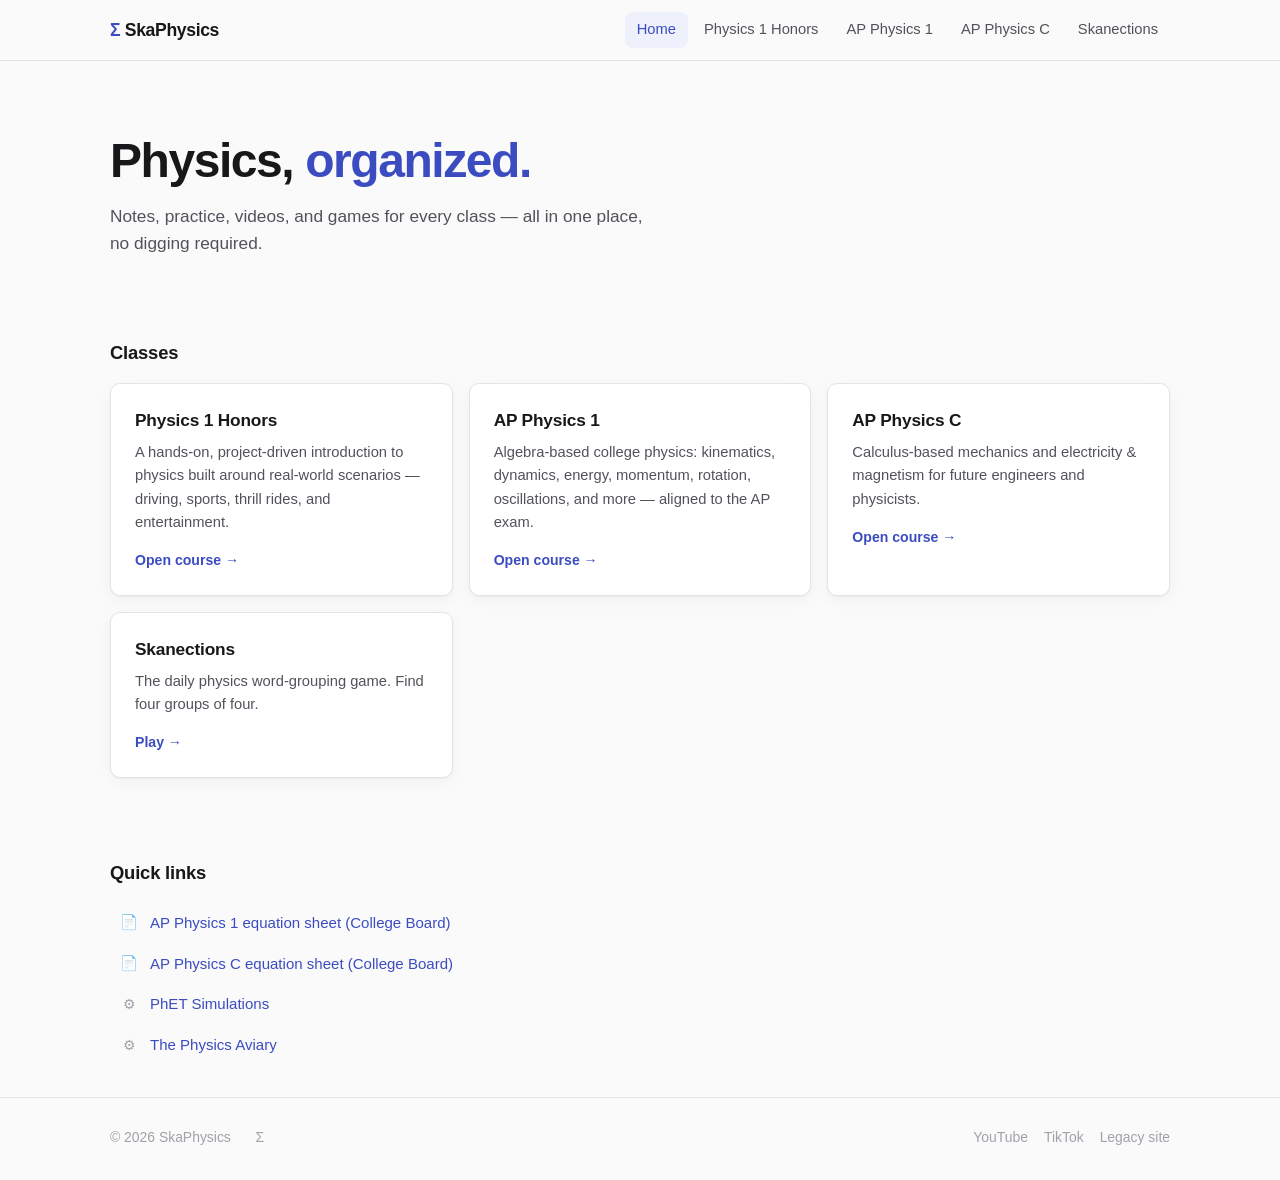
==== index.html @ 8d652788 "Rebuild SkaPhysics as a minimalist static site with Skanections game - Home plus class pages for Phy" ====
<!DOCTYPE html>
<html lang="en">
<head>
  <meta charset="utf-8">
  <meta name="viewport" content="width=device-width, initial-scale=1">
  <title>SkaPhysics · Home</title>
  <meta name="description" content="Physics resources for Mr. Skapetis's classes — Physics 1 Honors, AP Physics 1, and AP Physics C.">
  <link rel="stylesheet" href="assets/style.css">
  <link rel="icon" href="data:image/svg+xml,<svg xmlns='http://www.w3.org/2000/svg' viewBox='0 0 100 100'><text y='.9em' font-size='90'>Σ</text></svg>">
</head>
<body data-page="home">
  <header class="site-header" id="site-header"></header>

  <main class="container">
    <section class="hero">
      <h1>Physics, <span class="accent">organized.</span></h1>
      <p>Notes, practice, videos, and games for every class — all in one place, no digging required.</p>
    </section>

    <section class="section" aria-labelledby="classes-h">
      <h2 id="classes-h">Classes</h2>
      <div class="card-grid" id="class-cards"></div>
    </section>

    <section class="section" aria-labelledby="quick-h">
      <h2 id="quick-h">Quick links</h2>
      <ul class="link-list" id="quick-links"></ul>
    </section>
  </main>

  <footer class="site-footer" id="site-footer"></footer>

  <script src="data/site-data.js"></script>
  <script src="assets/app.js"></script>
</body>
</html>
---- assets/style.css ----
/* SkaPhysics — minimalist design system */

:root {
  --bg: #fafafa;
  --surface: #ffffff;
  --border: #e4e4e7;
  --text: #18181b;
  --text-muted: #52525b;
  --text-faint: #a1a1aa;
  --accent: #3b4cc0;
  --accent-hover: #2f3da0;
  --accent-soft: #eef0fb;
  --danger: #b42318;
  --ok: #067647;
  --radius: 10px;
  --shadow: 0 1px 2px rgba(0, 0, 0, 0.04), 0 4px 16px rgba(0, 0, 0, 0.04);
  --font: -apple-system, BlinkMacSystemFont, "Segoe UI", Roboto, "Helvetica Neue", Arial, sans-serif;
}

@media (prefers-color-scheme: dark) {
  :root {
    --bg: #101014;
    --surface: #18181d;
    --border: #2a2a32;
    --text: #f4f4f5;
    --text-muted: #a1a1aa;
    --text-faint: #6b6b74;
    --accent: #8a97e8;
    --accent-hover: #a5b0ef;
    --accent-soft: #23263a;
    --danger: #f0857a;
    --ok: #5dc48f;
    --shadow: none;
  }
}

* { margin: 0; padding: 0; box-sizing: border-box; }

html { scroll-behavior: smooth; }

body {
  font-family: var(--font);
  background: var(--bg);
  color: var(--text);
  line-height: 1.6;
  -webkit-font-smoothing: antialiased;
  min-height: 100vh;
  display: flex;
  flex-direction: column;
}

a { color: var(--accent); text-decoration: none; }
a:hover { color: var(--accent-hover); text-decoration: underline; }

.container { width: min(1060px, 100% - 2.5rem); margin-inline: auto; }

/* ---------- Header ---------- */

.site-header {
  position: sticky;
  top: 0;
  z-index: 50;
  background: color-mix(in srgb, var(--bg) 88%, transparent);
  backdrop-filter: blur(10px);
  border-bottom: 1px solid var(--border);
}

.site-header .container {
  display: flex;
  align-items: center;
  gap: 1.5rem;
  min-height: 60px;
}

.brand {
  font-size: 1.1rem;
  font-weight: 700;
  letter-spacing: -0.02em;
  color: var(--text);
  white-space: nowrap;
}
.brand:hover { text-decoration: none; color: var(--accent); }
.brand .brand-mark { color: var(--accent); }

.site-nav { display: flex; gap: 0.25rem; margin-left: auto; flex-wrap: wrap; }

.site-nav a {
  padding: 0.4rem 0.75rem;
  border-radius: 8px;
  font-size: 0.92rem;
  font-weight: 500;
  color: var(--text-muted);
}
.site-nav a:hover { color: var(--text); background: var(--accent-soft); text-decoration: none; }
.site-nav a[aria-current="page"] { color: var(--accent); background: var(--accent-soft); }

.nav-toggle {
  display: none;
  margin-left: auto;
  background: none;
  border: 1px solid var(--border);
  border-radius: 8px;
  color: var(--text);
  font-size: 1.1rem;
  padding: 0.3rem 0.65rem;
  cursor: pointer;
}

@media (max-width: 720px) {
  .nav-toggle { display: block; }
  .site-nav {
    display: none;
    position: absolute;
    top: 100%;
    left: 0;
    right: 0;
    flex-direction: column;
    background: var(--surface);
    border-bottom: 1px solid var(--border);
    padding: 0.5rem 1.25rem 1rem;
  }
  .site-nav.open { display: flex; }
}

/* ---------- Hero ---------- */

.hero { padding: 4.5rem 0 3rem; }

.hero h1 {
  font-size: clamp(2rem, 5vw, 3rem);
  font-weight: 800;
  letter-spacing: -0.03em;
  line-height: 1.15;
}
.hero h1 .accent { color: var(--accent); }

.hero p {
  margin-top: 0.9rem;
  max-width: 34rem;
  color: var(--text-muted);
  font-size: 1.08rem;
}

/* ---------- Page headers ---------- */

.page-header { padding: 3rem 0 1.5rem; }
.page-header h1 { font-size: clamp(1.6rem, 4vw, 2.2rem); font-weight: 750; letter-spacing: -0.02em; }
.page-header p { margin-top: 0.5rem; color: var(--text-muted); max-width: 44rem; }
.page-header .legacy-link { display: inline-block; margin-top: 0.75rem; font-size: 0.88rem; }

.breadcrumb { font-size: 0.85rem; color: var(--text-faint); margin-bottom: 0.75rem; }
.breadcrumb a { color: var(--text-faint); }
.breadcrumb a:hover { color: var(--accent); }

/* ---------- Cards ---------- */

.card-grid {
  display: grid;
  grid-template-columns: repeat(auto-fill, minmax(260px, 1fr));
  gap: 1rem;
  padding-bottom: 1rem;
}

.card {
  display: block;
  background: var(--surface);
  border: 1px solid var(--border);
  border-radius: var(--radius);
  padding: 1.4rem 1.5rem;
  color: var(--text);
  box-shadow: var(--shadow);
  transition: border-color 0.15s ease, transform 0.15s ease;
}
.card:hover { text-decoration: none; border-color: var(--accent); transform: translateY(-2px); color: var(--text); }
.card h3 { font-size: 1.08rem; font-weight: 650; letter-spacing: -0.01em; }
.card p { margin-top: 0.4rem; font-size: 0.92rem; color: var(--text-muted); }
.card .card-cta { display: inline-block; margin-top: 0.9rem; font-size: 0.88rem; font-weight: 550; color: var(--accent); }

/* ---------- Sections ---------- */

.section { padding: 2rem 0; }
.section > h2 {
  font-size: 1.15rem;
  font-weight: 650;
  letter-spacing: -0.01em;
  margin-bottom: 1rem;
  color: var(--text);
}

/* ---------- Units (accordion) ---------- */

.unit-list { display: flex; flex-direction: column; gap: 0.75rem; padding-bottom: 3rem; }

.unit {
  background: var(--surface);
  border: 1px solid var(--border);
  border-radius: var(--radius);
  box-shadow: var(--shadow);
  overflow: hidden;
}

.unit summary {
  list-style: none;
  cursor: pointer;
  padding: 1rem 1.25rem;
  display: flex;
  align-items: baseline;
  gap: 0.75rem;
  user-select: none;
}
.unit summary::-webkit-details-marker { display: none; }
.unit summary:hover { background: var(--accent-soft); }
.unit summary:focus-visible { outline: 2px solid var(--accent); outline-offset: -2px; }

.unit .unit-title { font-weight: 620; font-size: 1rem; }
.unit .unit-desc { font-size: 0.86rem; color: var(--text-muted); flex: 1; }
.unit .chevron { margin-left: auto; color: var(--text-faint); transition: transform 0.15s ease; flex: none; }
.unit[open] .chevron { transform: rotate(90deg); }

@media (max-width: 640px) {
  .unit summary { flex-wrap: wrap; }
  .unit .unit-desc { flex-basis: 100%; }
}

.unit .unit-body { padding: 0.25rem 1.25rem 1.1rem; border-top: 1px solid var(--border); }

.link-list { list-style: none; margin-top: 0.6rem; display: flex; flex-direction: column; gap: 0.15rem; }

.link-list a {
  display: flex;
  align-items: center;
  gap: 0.6rem;
  padding: 0.45rem 0.5rem;
  border-radius: 8px;
  font-size: 0.94rem;
}
.link-list a:hover { background: var(--accent-soft); text-decoration: none; }
.link-list .link-icon { flex: none; width: 1.4rem; text-align: center; color: var(--text-faint); font-size: 0.9rem; }

.empty-note { color: var(--text-faint); font-size: 0.88rem; font-style: italic; padding: 0.5rem; }

/* ---------- Footer ---------- */

.site-footer {
  margin-top: auto;
  border-top: 1px solid var(--border);
  padding: 1.75rem 0 2rem;
  font-size: 0.87rem;
  color: var(--text-faint);
}
.site-footer .container { display: flex; align-items: center; gap: 1.25rem; flex-wrap: wrap; }
.site-footer nav { display: flex; gap: 1rem; margin-left: auto; }
.site-footer a { color: var(--text-faint); }
.site-footer a:hover { color: var(--accent); }

/* The quiet door to Teacher Tools */
.sigma-door {
  color: var(--text-faint);
  cursor: pointer;
  padding: 0 0.3rem;
  border-radius: 6px;
}
.sigma-door:hover { color: var(--accent); text-decoration: none; }

/* ---------- Buttons & forms ---------- */

.btn {
  display: inline-flex;
  align-items: center;
  justify-content: center;
  gap: 0.45rem;
  font: inherit;
  font-size: 0.92rem;
  font-weight: 570;
  padding: 0.5rem 1.1rem;
  border-radius: 999px;
  border: 1px solid var(--border);
  background: var(--surface);
  color: var(--text);
  cursor: pointer;
  transition: border-color 0.15s ease, background 0.15s ease;
}
.btn:hover { border-color: var(--accent); text-decoration: none; color: var(--text); }
.btn:disabled { opacity: 0.45; cursor: not-allowed; }
.btn.primary { background: var(--accent); border-color: var(--accent); color: #fff; }
.btn.primary:hover:not(:disabled) { background: var(--accent-hover); }

@media (prefers-color-scheme: dark) {
  .btn.primary { color: #101014; }
}

input[type="text"], input[type="url"], select, textarea {
  font: inherit;
  font-size: 0.94rem;
  width: 100%;
  padding: 0.5rem 0.7rem;
  border: 1px solid var(--border);
  border-radius: 8px;
  background: var(--surface);
  color: var(--text);
}
input:focus-visible, select:focus-visible, textarea:focus-visible {
  outline: 2px solid var(--accent);
  outline-offset: -1px;
}

label { font-size: 0.85rem; font-weight: 570; color: var(--text-muted); display: block; margin-bottom: 0.25rem; }

.field { margin-bottom: 0.9rem; }

.form-grid { display: grid; grid-template-columns: repeat(auto-fit, minmax(220px, 1fr)); gap: 0.9rem 1rem; }

pre.code-out {
  background: var(--surface);
  border: 1px solid var(--border);
  border-radius: var(--radius);
  padding: 1rem;
  font-size: 0.82rem;
  overflow-x: auto;
  white-space: pre;
}

/* ---------- Skanections ---------- */

.ska-wrap { max-width: 620px; margin-inline: auto; padding-bottom: 3.5rem; }

.ska-toolbar {
  display: flex;
  align-items: center;
  gap: 0.75rem;
  flex-wrap: wrap;
  margin-bottom: 1.1rem;
}
.ska-toolbar select { width: auto; flex: 1; min-width: 180px; }

.ska-status { text-align: center; font-size: 0.92rem; color: var(--text-muted); min-height: 1.5rem; margin-bottom: 0.6rem; }

.ska-board { display: flex; flex-direction: column; gap: 0.5rem; }

.ska-solved-row {
  border-radius: var(--radius);
  padding: 0.8rem 1rem;
  text-align: center;
  color: #18181b;
  animation: ska-pop 0.35s ease;
}
.ska-solved-row .g-name { font-weight: 700; font-size: 0.95rem; text-transform: uppercase; letter-spacing: 0.03em; }
.ska-solved-row .g-words { font-size: 0.9rem; margin-top: 0.15rem; }

/* Difficulty shading: easiest → hardest (subtle, minimalist) */
.ska-solved-row[data-tier="0"] { background: #d9e4f5; }
.ska-solved-row[data-tier="1"] { background: #c2d3ee; }
.ska-solved-row[data-tier="2"] { background: #a3bce4; }
.ska-solved-row[data-tier="3"] { background: #8aa5d8; }

.ska-grid { display: grid; grid-template-columns: repeat(4, 1fr); gap: 0.5rem; }

.ska-tile {
  font: inherit;
  font-weight: 650;
  font-size: clamp(0.62rem, 2.4vw, 0.9rem);
  text-transform: uppercase;
  letter-spacing: 0.01em;
  padding: 0;
  min-height: 4.2rem;
  border-radius: var(--radius);
  border: 1px solid var(--border);
  background: var(--surface);
  color: var(--text);
  cursor: pointer;
  transition: background 0.12s ease, transform 0.12s ease, border-color 0.12s ease;
  overflow-wrap: anywhere;
  padding-inline: 0.3rem;
}
.ska-tile:hover:not(:disabled) { border-color: var(--accent); }
.ska-tile:focus-visible { outline: 2px solid var(--accent); outline-offset: 2px; }
.ska-tile.selected {
  background: var(--text);
  color: var(--bg);
  border-color: var(--text);
  transform: scale(0.97);
}
.ska-tile.shake { animation: ska-shake 0.4s ease; }

.ska-controls { display: flex; justify-content: center; gap: 0.6rem; margin-top: 1.1rem; flex-wrap: wrap; }

.ska-mistakes { display: flex; justify-content: center; align-items: center; gap: 0.5rem; margin-top: 1rem; font-size: 0.9rem; color: var(--text-muted); }
.ska-dot { width: 0.7rem; height: 0.7rem; border-radius: 50%; background: var(--accent); display: inline-block; transition: opacity 0.3s ease, transform 0.3s ease; }
.ska-dot.used { opacity: 0.18; transform: scale(0.7); }

.ska-toast {
  position: fixed;
  left: 50%;
  top: 76px;
  transform: translateX(-50%);
  background: var(--text);
  color: var(--bg);
  padding: 0.5rem 1.1rem;
  border-radius: 999px;
  font-size: 0.9rem;
  font-weight: 570;
  opacity: 0;
  pointer-events: none;
  transition: opacity 0.25s ease;
  z-index: 100;
}
.ska-toast.show { opacity: 1; }

.ska-endcard {
  margin-top: 1.25rem;
  text-align: center;
  background: var(--surface);
  border: 1px solid var(--border);
  border-radius: var(--radius);
  padding: 1.25rem;
}
.ska-endcard h3 { font-size: 1.1rem; }
.ska-endcard p { color: var(--text-muted); font-size: 0.92rem; margin-top: 0.25rem; }
.ska-endcard .ska-share-grid { font-size: 1.1rem; line-height: 1.35; margin: 0.75rem 0; letter-spacing: 0.1em; }
.ska-endcard .ska-controls { margin-top: 0.75rem; }

@keyframes ska-shake {
  0%, 100% { transform: translateX(0); }
  25% { transform: translateX(-5px); }
  50% { transform: translateX(5px); }
  75% { transform: translateX(-3px); }
}

@keyframes ska-pop {
  0% { transform: scale(0.95); opacity: 0.4; }
  100% { transform: scale(1); opacity: 1; }
}

@media (prefers-reduced-motion: reduce) {
  * { animation: none !important; transition: none !important; }
  html { scroll-behavior: auto; }
}

/* ---------- Teacher tools ---------- */

.tool-panel {
  background: var(--surface);
  border: 1px solid var(--border);
  border-radius: var(--radius);
  padding: 1.5rem;
  margin-bottom: 1.5rem;
  box-shadow: var(--shadow);
}
.tool-panel h2 { font-size: 1.05rem; font-weight: 650; margin-bottom: 0.35rem; }
.tool-panel .hint { font-size: 0.86rem; color: var(--text-muted); margin-bottom: 1rem; }

.gate {
  max-width: 420px;
  margin: 4rem auto;
  text-align: center;
}
.gate .field { text-align: left; margin-top: 1.25rem; }

.badge {
  display: inline-block;
  font-size: 0.72rem;
  font-weight: 650;
  text-transform: uppercase;
  letter-spacing: 0.05em;
  color: var(--accent);
  background: var(--accent-soft);
  border-radius: 999px;
  padding: 0.15rem 0.6rem;
  margin-bottom: 0.75rem;
}
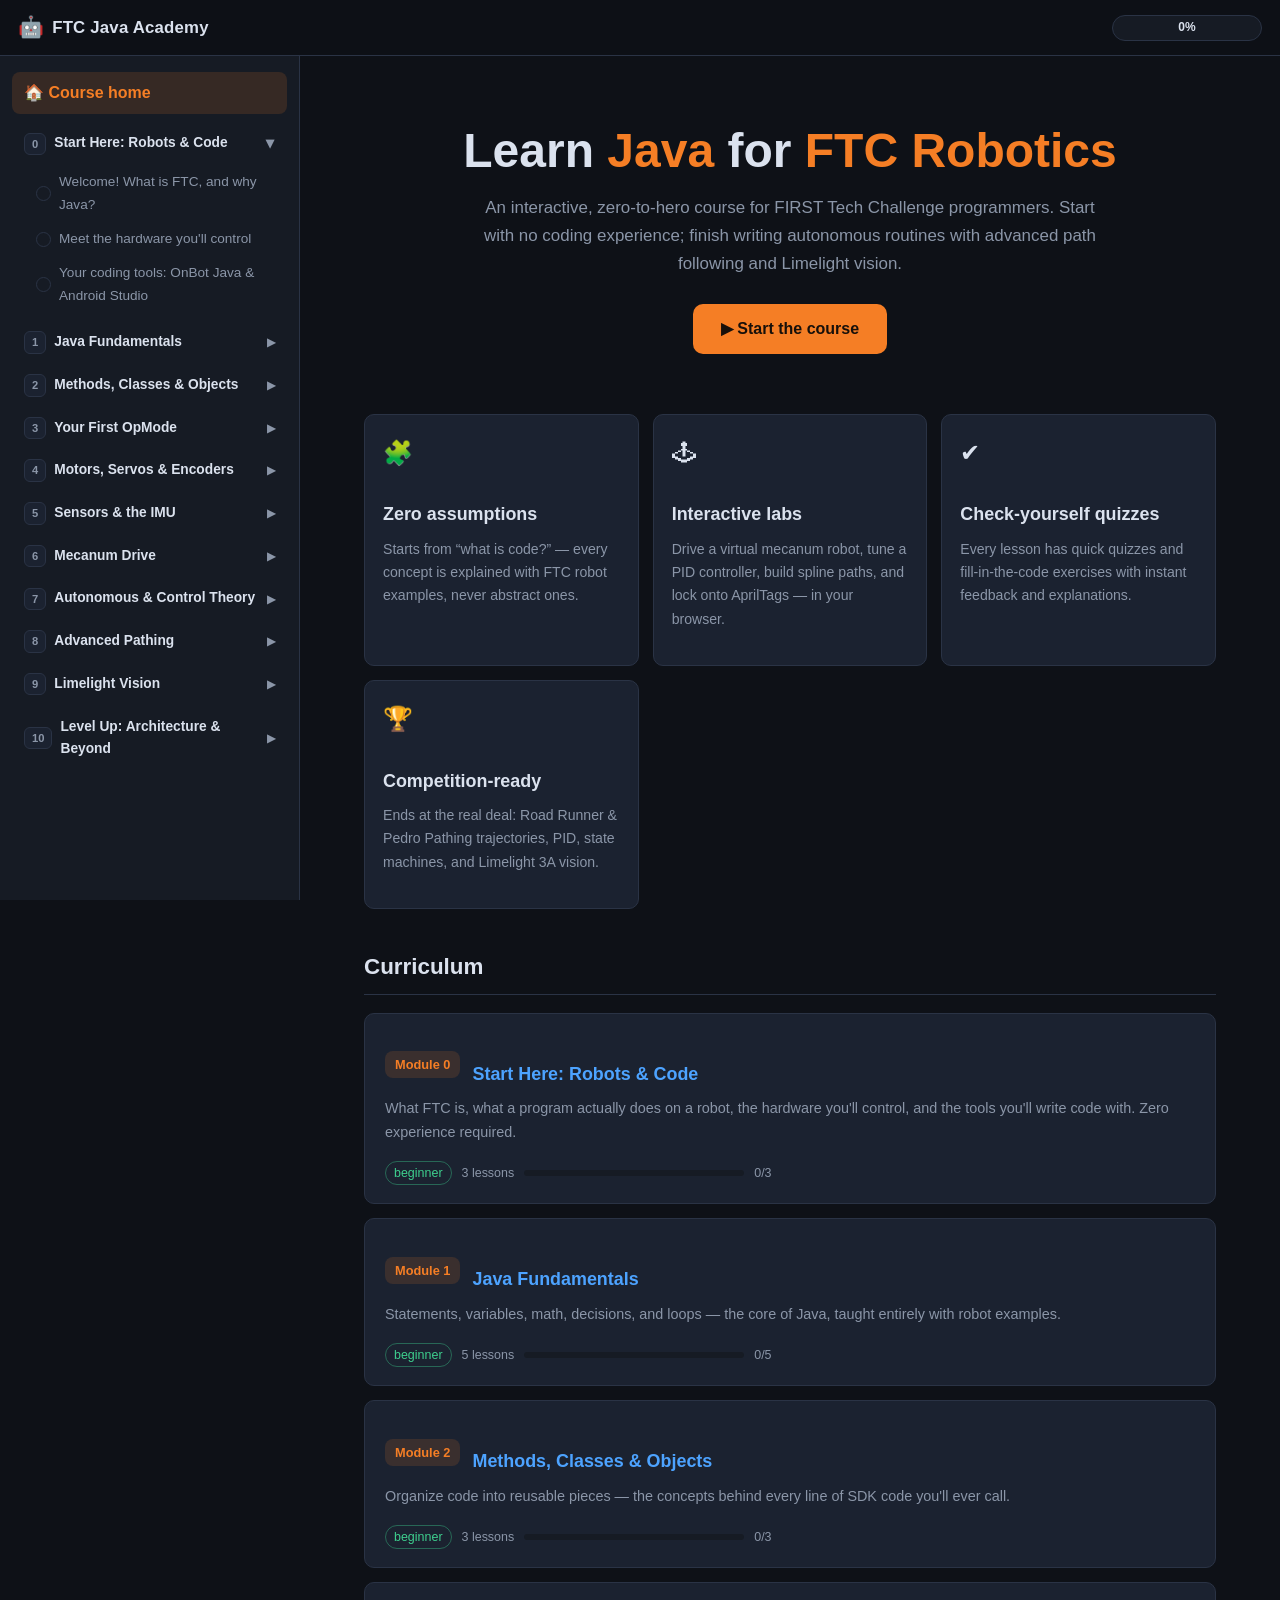
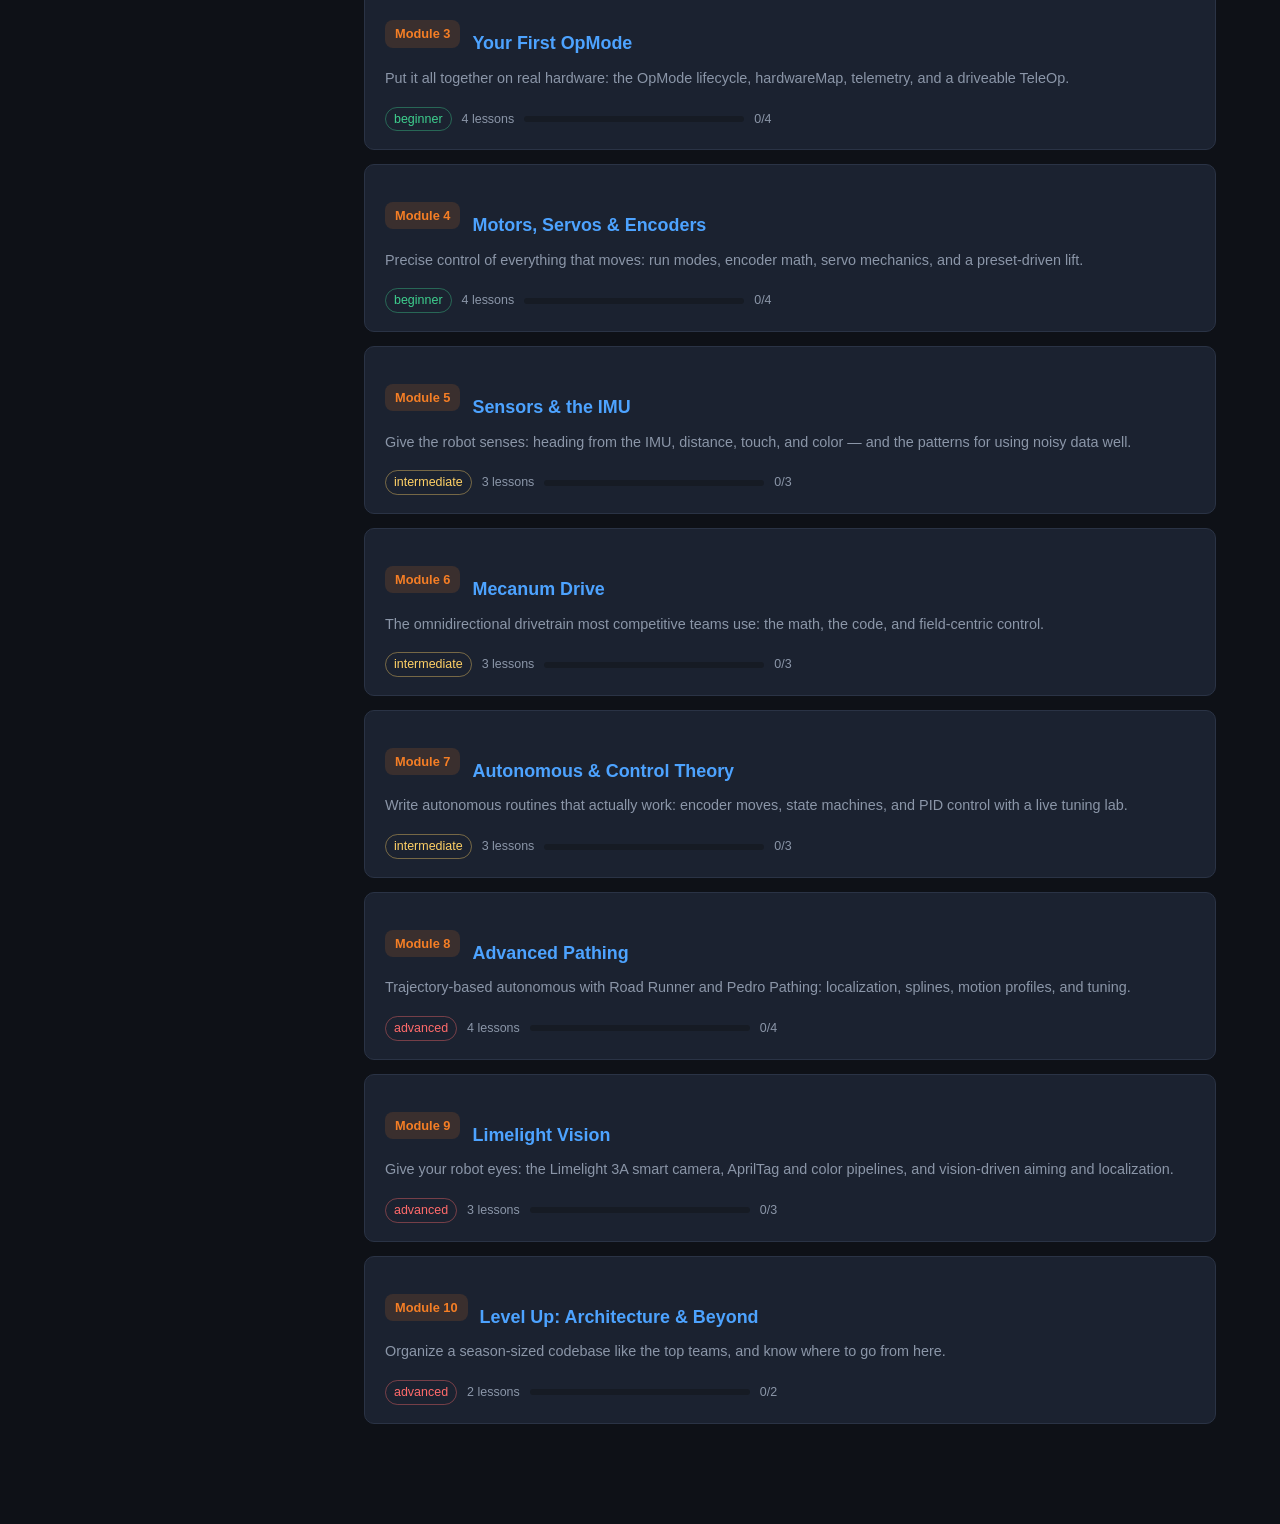
==== commit 4e3cc462: "Build FTC Java Academy: interactive Java learning site for FTC robotics A complete static site teach" ====
--- a/index.html
+++ b/index.html
@@ -1,36 +1,51 @@
 <!DOCTYPE html>
 <html lang="en">
 <head>
-  <meta charset="utf-8">
-  <meta name="viewport" content="width=device-width, initial-scale=1">
-  <title>SkaPhysics · Home</title>
-  <meta name="description" content="Physics resources for Mr. Skapetis's classes — Physics 1 Honors, AP Physics 1, and AP Physics C.">
-  <link rel="stylesheet" href="assets/style.css">
-  <link rel="icon" href="data:image/svg+xml,<svg xmlns='http://www.w3.org/2000/svg' viewBox='0 0 100 100'><text y='.9em' font-size='90'>Σ</text></svg>">
+<meta charset="UTF-8">
+<meta name="viewport" content="width=device-width, initial-scale=1.0">
+<title>FTC Java Academy — Learn Java for FIRST Tech Challenge</title>
+<meta name="description" content="An interactive course that teaches Java programming for FTC robotics — from absolute beginner to advanced pathing and Limelight vision.">
+<link rel="stylesheet" href="css/style.css">
+<link rel="icon" href="data:image/svg+xml,<svg xmlns='http://www.w3.org/2000/svg' viewBox='0 0 100 100'><text y='.9em' font-size='90'>🤖</text></svg>">
 </head>
-<body data-page="home">
-  <header class="site-header" id="site-header"></header>
+<body>
 
-  <main class="container">
-    <section class="hero">
-      <h1>Physics, <span class="accent">organized.</span></h1>
-      <p>Notes, practice, videos, and games for every class — all in one place, no digging required.</p>
-    </section>
+<header class="topbar">
+  <button id="nav-toggle" class="nav-toggle" aria-label="Toggle navigation">☰</button>
+  <a href="#home" class="brand"><span class="brand-icon">🤖</span> FTC Java Academy</a>
+  <div class="topbar-right">
+    <div class="progress-pill" id="global-progress" title="Course progress">
+      <div class="progress-pill-fill" id="global-progress-fill"></div>
+      <span id="global-progress-text">0%</span>
+    </div>
+  </div>
+</header>
 
-    <section class="section" aria-labelledby="classes-h">
-      <h2 id="classes-h">Classes</h2>
-      <div class="card-grid" id="class-cards"></div>
-    </section>
+<div class="layout">
+  <nav class="sidebar" id="sidebar" aria-label="Course navigation">
+    <div id="sidebar-content"></div>
+  </nav>
+  <div class="sidebar-backdrop" id="sidebar-backdrop"></div>
 
-    <section class="section" aria-labelledby="quick-h">
-      <h2 id="quick-h">Quick links</h2>
-      <ul class="link-list" id="quick-links"></ul>
-    </section>
+  <main class="content" id="content" tabindex="-1">
+    <!-- rendered by app.js -->
   </main>
+</div>
 
-  <footer class="site-footer" id="site-footer"></footer>
-
-  <script src="data/site-data.js"></script>
-  <script src="assets/app.js"></script>
+<script src="js/highlight.js"></script>
+<script src="js/render.js"></script>
+<script src="js/sims.js"></script>
+<script src="js/data/mod0.js"></script>
+<script src="js/data/mod1.js"></script>
+<script src="js/data/mod2.js"></script>
+<script src="js/data/mod3.js"></script>
+<script src="js/data/mod4.js"></script>
+<script src="js/data/mod5.js"></script>
+<script src="js/data/mod6.js"></script>
+<script src="js/data/mod7.js"></script>
+<script src="js/data/mod8.js"></script>
+<script src="js/data/mod9.js"></script>
+<script src="js/data/mod10.js"></script>
+<script src="js/app.js"></script>
 </body>
 </html>
--- a/css/style.css
+++ b/css/style.css
@@ -0,0 +1,666 @@
+/* ============ FTC Java Academy ============ */
+:root {
+  --bg: #0e1117;
+  --bg-alt: #161b24;
+  --bg-card: #1b2230;
+  --bg-code: #10151d;
+  --border: #2a3345;
+  --text: #dbe2ee;
+  --text-dim: #8b96a8;
+  --accent: #f57e25;        /* FIRST orange */
+  --accent-soft: rgba(245, 126, 37, 0.14);
+  --blue: #4da3ff;
+  --green: #3ecf8e;
+  --red: #ff6b6b;
+  --yellow: #ffd166;
+  --purple: #b48eff;
+  --radius: 10px;
+  --sidebar-w: 300px;
+  --topbar-h: 56px;
+  font-size: 16px;
+}
+
+* { box-sizing: border-box; }
+
+html { scroll-behavior: smooth; }
+
+body {
+  margin: 0;
+  font-family: -apple-system, BlinkMacSystemFont, "Segoe UI", Roboto, Helvetica, Arial, sans-serif;
+  background: var(--bg);
+  color: var(--text);
+  line-height: 1.65;
+}
+
+/* ---------- Top bar ---------- */
+.topbar {
+  position: fixed;
+  top: 0; left: 0; right: 0;
+  height: var(--topbar-h);
+  display: flex;
+  align-items: center;
+  gap: 14px;
+  padding: 0 18px;
+  background: rgba(14, 17, 23, 0.92);
+  backdrop-filter: blur(8px);
+  border-bottom: 1px solid var(--border);
+  z-index: 50;
+}
+
+.brand {
+  font-weight: 700;
+  font-size: 1.05rem;
+  color: var(--text);
+  text-decoration: none;
+  letter-spacing: 0.2px;
+  display: flex;
+  align-items: center;
+  gap: 8px;
+}
+.brand:hover { color: var(--accent); }
+.brand-icon { font-size: 1.3rem; }
+
+.topbar-right { margin-left: auto; display: flex; align-items: center; gap: 12px; }
+
+.progress-pill {
+  position: relative;
+  width: 150px;
+  height: 26px;
+  border: 1px solid var(--border);
+  border-radius: 13px;
+  overflow: hidden;
+  background: var(--bg-alt);
+  font-size: 0.75rem;
+  display: flex;
+  align-items: center;
+  justify-content: center;
+}
+.progress-pill-fill {
+  position: absolute;
+  left: 0; top: 0; bottom: 0;
+  background: linear-gradient(90deg, #c85f10, var(--accent));
+  width: 0%;
+  transition: width 0.4s ease;
+}
+.progress-pill span { position: relative; z-index: 1; font-weight: 600; }
+
+.nav-toggle {
+  display: none;
+  background: none;
+  border: 1px solid var(--border);
+  color: var(--text);
+  font-size: 1.1rem;
+  border-radius: 8px;
+  padding: 4px 10px;
+  cursor: pointer;
+}
+
+/* ---------- Layout ---------- */
+.layout { display: flex; padding-top: var(--topbar-h); min-height: 100vh; }
+
+.sidebar {
+  position: fixed;
+  top: var(--topbar-h);
+  bottom: 0;
+  left: 0;
+  width: var(--sidebar-w);
+  overflow-y: auto;
+  background: var(--bg-alt);
+  border-right: 1px solid var(--border);
+  padding: 16px 12px 40px;
+  z-index: 40;
+}
+
+.content {
+  flex: 1;
+  margin-left: var(--sidebar-w);
+  padding: 36px clamp(20px, 5vw, 72px) 100px;
+  max-width: calc(var(--sidebar-w) + 980px);
+  outline: none;
+}
+
+/* ---------- Sidebar nav ---------- */
+.side-home {
+  display: block;
+  padding: 8px 12px;
+  margin-bottom: 10px;
+  border-radius: 8px;
+  color: var(--text);
+  text-decoration: none;
+  font-weight: 600;
+}
+.side-home:hover, .side-home.active { background: var(--accent-soft); color: var(--accent); }
+
+.side-module { margin-bottom: 4px; }
+
+.side-module-header {
+  width: 100%;
+  display: flex;
+  align-items: center;
+  gap: 8px;
+  background: none;
+  border: none;
+  color: var(--text);
+  font: inherit;
+  font-weight: 600;
+  font-size: 0.86rem;
+  padding: 8px 12px;
+  border-radius: 8px;
+  cursor: pointer;
+  text-align: left;
+}
+.side-module-header:hover { background: rgba(255,255,255,0.04); }
+.side-module-header .chev { margin-left: auto; transition: transform 0.2s; font-size: 0.7rem; color: var(--text-dim); }
+.side-module.open .chev { transform: rotate(90deg); }
+.side-module-header .mod-num {
+  background: var(--bg-card);
+  border: 1px solid var(--border);
+  color: var(--text-dim);
+  font-size: 0.7rem;
+  border-radius: 6px;
+  padding: 1px 7px;
+  flex-shrink: 0;
+}
+.side-module.done .mod-num { border-color: var(--green); color: var(--green); }
+
+.side-lessons { display: none; padding: 2px 0 6px; }
+.side-module.open .side-lessons { display: block; }
+
+.side-lesson {
+  display: flex;
+  align-items: center;
+  gap: 8px;
+  padding: 6px 12px 6px 22px;
+  color: var(--text-dim);
+  text-decoration: none;
+  font-size: 0.85rem;
+  border-radius: 8px;
+  border-left: 2px solid transparent;
+}
+.side-lesson:hover { color: var(--text); background: rgba(255,255,255,0.04); }
+.side-lesson.active { color: var(--accent); background: var(--accent-soft); font-weight: 600; }
+.side-lesson .tick {
+  width: 15px; height: 15px;
+  border: 1.5px solid var(--border);
+  border-radius: 50%;
+  flex-shrink: 0;
+  display: inline-flex;
+  align-items: center;
+  justify-content: center;
+  font-size: 0.6rem;
+  color: transparent;
+}
+.side-lesson.done .tick { background: var(--green); border-color: var(--green); color: #06281a; }
+
+/* ---------- Home page ---------- */
+.hero {
+  text-align: center;
+  padding: 30px 0 26px;
+}
+.hero h1 {
+  font-size: clamp(1.9rem, 4.5vw, 3rem);
+  margin: 0 0 14px;
+  line-height: 1.2;
+}
+.hero h1 .hl { color: var(--accent); }
+.hero p.sub {
+  color: var(--text-dim);
+  max-width: 640px;
+  margin: 0 auto 26px;
+  font-size: 1.06rem;
+}
+.hero .cta {
+  display: inline-block;
+  background: var(--accent);
+  color: #17100a;
+  font-weight: 700;
+  padding: 12px 28px;
+  border-radius: 10px;
+  text-decoration: none;
+  transition: transform 0.15s, box-shadow 0.15s;
+}
+.hero .cta:hover { transform: translateY(-2px); box-shadow: 0 6px 24px rgba(245,126,37,0.35); }
+
+.feature-row {
+  display: grid;
+  grid-template-columns: repeat(auto-fit, minmax(210px, 1fr));
+  gap: 14px;
+  margin: 34px 0 10px;
+}
+.feature {
+  background: var(--bg-card);
+  border: 1px solid var(--border);
+  border-radius: var(--radius);
+  padding: 18px;
+  text-align: left;
+}
+.feature .f-icon { font-size: 1.5rem; }
+.feature h3 { margin: 8px 0 6px; font-size: 1rem; }
+.feature p { margin: 0; color: var(--text-dim); font-size: 0.88rem; }
+
+.module-grid { display: grid; gap: 14px; margin-top: 18px; }
+
+.module-card {
+  display: block;
+  background: var(--bg-card);
+  border: 1px solid var(--border);
+  border-radius: var(--radius);
+  padding: 18px 20px;
+  text-decoration: none;
+  color: var(--text);
+  transition: border-color 0.15s, transform 0.15s;
+}
+.module-card:hover { border-color: var(--accent); transform: translateX(4px); }
+.module-card .mc-top { display: flex; align-items: center; gap: 12px; }
+.module-card .mc-num {
+  background: var(--accent-soft);
+  color: var(--accent);
+  font-weight: 700;
+  font-size: 0.8rem;
+  border-radius: 8px;
+  padding: 3px 10px;
+  flex-shrink: 0;
+}
+.module-card h3 { margin: 0; font-size: 1.05rem; }
+.module-card p { margin: 8px 0 10px; color: var(--text-dim); font-size: 0.9rem; }
+.mc-meta { display: flex; align-items: center; gap: 10px; font-size: 0.78rem; color: var(--text-dim); }
+.mc-bar { flex: 1; height: 6px; border-radius: 3px; background: var(--bg-alt); overflow: hidden; max-width: 220px; }
+.mc-bar-fill { height: 100%; background: var(--green); border-radius: 3px; }
+.mc-badge {
+  border: 1px solid var(--border);
+  padding: 1px 8px;
+  border-radius: 999px;
+}
+.mc-badge.beginner { color: var(--green); border-color: rgba(62,207,142,.4); }
+.mc-badge.intermediate { color: var(--yellow); border-color: rgba(255,209,102,.4); }
+.mc-badge.advanced { color: var(--red); border-color: rgba(255,107,107,.4); }
+
+/* ---------- Lesson page ---------- */
+.crumbs { font-size: 0.82rem; color: var(--text-dim); margin-bottom: 8px; }
+.crumbs a { color: var(--text-dim); text-decoration: none; }
+.crumbs a:hover { color: var(--accent); }
+
+.lesson-title { font-size: clamp(1.6rem, 3.5vw, 2.2rem); margin: 0 0 6px; line-height: 1.25; }
+.lesson-sub { color: var(--text-dim); margin: 0 0 28px; font-size: 1rem; }
+
+.content h2 {
+  font-size: 1.4rem;
+  margin: 40px 0 12px;
+  padding-bottom: 8px;
+  border-bottom: 1px solid var(--border);
+}
+.content h3 { font-size: 1.12rem; margin: 28px 0 8px; }
+.content p { margin: 0 0 16px; }
+.content ul, .content ol { margin: 0 0 16px; padding-left: 24px; }
+.content li { margin-bottom: 6px; }
+.content a { color: var(--blue); }
+.content strong { color: #fff; }
+
+code {
+  font-family: "SF Mono", "Cascadia Code", Consolas, "Fira Code", monospace;
+  font-size: 0.86em;
+  background: var(--bg-code);
+  border: 1px solid var(--border);
+  border-radius: 5px;
+  padding: 1.5px 6px;
+  color: #e8c795;
+  white-space: nowrap;
+}
+
+/* code blocks */
+.codeblock {
+  margin: 0 0 20px;
+  border: 1px solid var(--border);
+  border-radius: var(--radius);
+  overflow: hidden;
+  background: var(--bg-code);
+}
+.codeblock-bar {
+  display: flex;
+  align-items: center;
+  padding: 7px 14px;
+  background: var(--bg-alt);
+  border-bottom: 1px solid var(--border);
+  font-size: 0.75rem;
+  color: var(--text-dim);
+}
+.codeblock-bar .copy-btn {
+  margin-left: auto;
+  background: none;
+  border: 1px solid var(--border);
+  color: var(--text-dim);
+  font-size: 0.72rem;
+  padding: 2px 10px;
+  border-radius: 6px;
+  cursor: pointer;
+}
+.codeblock-bar .copy-btn:hover { color: var(--text); border-color: var(--text-dim); }
+.codeblock pre {
+  margin: 0;
+  padding: 14px 16px;
+  overflow-x: auto;
+  font-family: "SF Mono", "Cascadia Code", Consolas, "Fira Code", monospace;
+  font-size: 0.83rem;
+  line-height: 1.6;
+}
+.codeblock pre code { background: none; border: none; padding: 0; white-space: pre; color: var(--text); }
+
+/* syntax colors */
+.tok-kw   { color: #ff7ab2; }
+.tok-type { color: #7ee0ff; }
+.tok-str  { color: #a8e07a; }
+.tok-num  { color: #ffb86c; }
+.tok-com  { color: #5d6b81; font-style: italic; }
+.tok-ann  { color: #ffd166; }
+.tok-call { color: #b8a7ff; }
+
+/* callout notes */
+.note {
+  display: flex;
+  gap: 12px;
+  margin: 0 0 20px;
+  padding: 14px 16px;
+  border-radius: var(--radius);
+  border: 1px solid;
+  font-size: 0.93rem;
+}
+.note .note-icon { font-size: 1.15rem; line-height: 1.4; }
+.note p { margin: 0; }
+.note p + p { margin-top: 8px; }
+.note.tip  { background: rgba(62,207,142,0.07); border-color: rgba(62,207,142,0.35); }
+.note.warn { background: rgba(255,209,102,0.07); border-color: rgba(255,209,102,0.35); }
+.note.info { background: rgba(77,163,255,0.07); border-color: rgba(77,163,255,0.35); }
+.note.rule { background: rgba(180,142,255,0.07); border-color: rgba(180,142,255,0.35); }
+
+/* tables */
+.tbl-wrap { overflow-x: auto; margin: 0 0 20px; }
+table.tbl {
+  border-collapse: collapse;
+  width: 100%;
+  font-size: 0.88rem;
+}
+table.tbl th, table.tbl td {
+  border: 1px solid var(--border);
+  padding: 8px 12px;
+  text-align: left;
+}
+table.tbl th { background: var(--bg-alt); color: var(--text); }
+table.tbl td { color: var(--text-dim); }
+table.tbl td code { white-space: nowrap; }
+
+/* ---------- Quiz ---------- */
+.quiz {
+  background: var(--bg-card);
+  border: 1px solid var(--border);
+  border-left: 4px solid var(--purple);
+  border-radius: var(--radius);
+  padding: 18px 20px;
+  margin: 0 0 22px;
+}
+.quiz .quiz-tag {
+  font-size: 0.72rem;
+  font-weight: 700;
+  letter-spacing: 1px;
+  color: var(--purple);
+  text-transform: uppercase;
+}
+.quiz .quiz-q { font-weight: 600; margin: 6px 0 12px; }
+.quiz .quiz-q code, .quiz-opt code { white-space: pre-wrap; }
+.quiz .quiz-q pre {
+  font-family: "SF Mono", Consolas, monospace;
+  font-size: 0.82rem;
+  background: var(--bg-code);
+  border: 1px solid var(--border);
+  border-radius: 8px;
+  padding: 10px 14px;
+  overflow-x: auto;
+  font-weight: 400;
+}
+.quiz-opt {
+  display: flex;
+  align-items: flex-start;
+  gap: 10px;
+  width: 100%;
+  text-align: left;
+  background: var(--bg-alt);
+  border: 1px solid var(--border);
+  color: var(--text);
+  font: inherit;
+  font-size: 0.92rem;
+  padding: 10px 14px;
+  border-radius: 8px;
+  margin-bottom: 8px;
+  cursor: pointer;
+  transition: border-color 0.12s;
+}
+.quiz-opt:hover:not(:disabled) { border-color: var(--purple); }
+.quiz-opt:disabled { cursor: default; opacity: 0.75; }
+.quiz-opt .opt-letter {
+  font-weight: 700;
+  color: var(--text-dim);
+  flex-shrink: 0;
+}
+.quiz-opt.correct { border-color: var(--green); background: rgba(62,207,142,0.1); opacity: 1; }
+.quiz-opt.wrong   { border-color: var(--red); background: rgba(255,107,107,0.1); opacity: 1; }
+.quiz-explain {
+  display: none;
+  margin-top: 10px;
+  padding: 12px 14px;
+  border-radius: 8px;
+  font-size: 0.9rem;
+  background: var(--bg-alt);
+  border: 1px dashed var(--border);
+}
+.quiz-explain.show { display: block; }
+.quiz-explain .verdict { font-weight: 700; }
+.quiz-explain .verdict.ok { color: var(--green); }
+.quiz-explain .verdict.no { color: var(--red); }
+
+/* ---------- Fill-in-the-blank ---------- */
+.fill {
+  background: var(--bg-card);
+  border: 1px solid var(--border);
+  border-left: 4px solid var(--blue);
+  border-radius: var(--radius);
+  padding: 18px 20px;
+  margin: 0 0 22px;
+}
+.fill .fill-tag {
+  font-size: 0.72rem;
+  font-weight: 700;
+  letter-spacing: 1px;
+  color: var(--blue);
+  text-transform: uppercase;
+}
+.fill .fill-intro { margin: 6px 0 12px; font-size: 0.94rem; }
+.fill pre {
+  margin: 0 0 12px;
+  padding: 14px 16px;
+  background: var(--bg-code);
+  border: 1px solid var(--border);
+  border-radius: 8px;
+  overflow-x: auto;
+  font-family: "SF Mono", Consolas, monospace;
+  font-size: 0.83rem;
+  line-height: 2.05;
+}
+.fill input.blank {
+  font-family: inherit;
+  font-size: inherit;
+  background: var(--bg-alt);
+  border: 1.5px solid var(--text-dim);
+  border-radius: 6px;
+  color: var(--yellow);
+  padding: 2px 8px;
+  margin: 0 2px;
+  width: 130px;
+}
+.fill input.blank:focus { outline: none; border-color: var(--blue); }
+.fill input.blank.ok { border-color: var(--green); color: var(--green); }
+.fill input.blank.bad { border-color: var(--red); color: var(--red); }
+.fill .fill-controls { display: flex; gap: 10px; align-items: center; flex-wrap: wrap; }
+.fill .fill-result { font-size: 0.88rem; font-weight: 600; }
+.fill .fill-result.ok { color: var(--green); }
+.fill .fill-result.no { color: var(--red); }
+
+.btn {
+  background: var(--accent);
+  color: #17100a;
+  border: none;
+  font: inherit;
+  font-weight: 700;
+  font-size: 0.88rem;
+  padding: 8px 18px;
+  border-radius: 8px;
+  cursor: pointer;
+  transition: transform 0.12s;
+}
+.btn:hover { transform: translateY(-1px); }
+.btn.ghost {
+  background: none;
+  border: 1px solid var(--border);
+  color: var(--text);
+  font-weight: 600;
+}
+.btn.ghost:hover { border-color: var(--text-dim); }
+.btn.small { font-size: 0.78rem; padding: 5px 12px; }
+
+/* ---------- Simulators ---------- */
+.sim {
+  background: var(--bg-card);
+  border: 1px solid var(--border);
+  border-left: 4px solid var(--accent);
+  border-radius: var(--radius);
+  padding: 18px 20px;
+  margin: 0 0 22px;
+}
+.sim .sim-tag {
+  font-size: 0.72rem;
+  font-weight: 700;
+  letter-spacing: 1px;
+  color: var(--accent);
+  text-transform: uppercase;
+  margin-bottom: 4px;
+}
+.sim h4 { margin: 4px 0 10px; font-size: 1.02rem; }
+.sim canvas {
+  width: 100%;
+  max-width: 100%;
+  background: var(--bg-code);
+  border: 1px solid var(--border);
+  border-radius: 8px;
+  display: block;
+  touch-action: none;
+}
+.sim-row { display: flex; gap: 18px; flex-wrap: wrap; margin-top: 14px; }
+.sim-col { flex: 1; min-width: 220px; }
+.sim-controls label {
+  display: flex;
+  align-items: center;
+  gap: 10px;
+  font-size: 0.85rem;
+  color: var(--text-dim);
+  margin-bottom: 8px;
+}
+.sim-controls label span.lname { width: 92px; flex-shrink: 0; }
+.sim-controls label span.lval {
+  width: 56px;
+  text-align: right;
+  font-family: Consolas, monospace;
+  color: var(--text);
+  flex-shrink: 0;
+}
+.sim-controls input[type=range] { flex: 1; accent-color: var(--accent); }
+.sim .powers { font-family: Consolas, monospace; font-size: 0.82rem; }
+.sim .powers .pw-row { display: flex; align-items: center; gap: 8px; margin-bottom: 6px; }
+.sim .powers .pw-name { width: 110px; color: var(--text-dim); }
+.sim .powers .pw-bar { flex: 1; height: 12px; background: var(--bg-alt); border-radius: 6px; position: relative; overflow: hidden; }
+.sim .powers .pw-fill { position: absolute; top: 0; bottom: 0; }
+.sim .powers .pw-val { width: 52px; text-align: right; }
+.sim .sim-buttons { display: flex; gap: 8px; margin-top: 10px; flex-wrap: wrap; }
+.sim .sim-readout { font-family: Consolas, monospace; font-size: 0.8rem; color: var(--text-dim); margin-top: 8px; }
+.sim .sim-code {
+  margin-top: 12px;
+  background: var(--bg-code);
+  border: 1px solid var(--border);
+  border-radius: 8px;
+  padding: 12px 14px;
+  font-family: Consolas, monospace;
+  font-size: 0.78rem;
+  overflow-x: auto;
+  white-space: pre;
+  color: var(--text-dim);
+}
+
+/* ---------- Lesson footer nav ---------- */
+.lesson-nav {
+  display: flex;
+  gap: 12px;
+  margin-top: 52px;
+  padding-top: 22px;
+  border-top: 1px solid var(--border);
+  align-items: center;
+  flex-wrap: wrap;
+}
+.lesson-nav .spacer { flex: 1; }
+.lnav-btn {
+  display: inline-flex;
+  flex-direction: column;
+  text-decoration: none;
+  border: 1px solid var(--border);
+  border-radius: 10px;
+  padding: 10px 16px;
+  color: var(--text);
+  max-width: 300px;
+}
+.lnav-btn:hover { border-color: var(--accent); }
+.lnav-btn .dir { font-size: 0.72rem; color: var(--text-dim); }
+.lnav-btn .ttl { font-size: 0.9rem; font-weight: 600; }
+.complete-btn {
+  border: 1px solid var(--green);
+  background: none;
+  color: var(--green);
+  font: inherit;
+  font-weight: 700;
+  font-size: 0.88rem;
+  padding: 9px 18px;
+  border-radius: 10px;
+  cursor: pointer;
+}
+.complete-btn.done { background: var(--green); color: #06281a; }
+
+/* objectives box */
+.objectives {
+  background: var(--bg-card);
+  border: 1px solid var(--border);
+  border-radius: var(--radius);
+  padding: 14px 18px;
+  margin-bottom: 26px;
+  font-size: 0.9rem;
+}
+.objectives .obj-title {
+  font-size: 0.72rem;
+  font-weight: 700;
+  letter-spacing: 1px;
+  text-transform: uppercase;
+  color: var(--text-dim);
+  margin-bottom: 6px;
+}
+.objectives ul { margin: 0; padding-left: 20px; }
+.objectives li { margin-bottom: 2px; color: var(--text-dim); }
+
+/* ---------- Responsive ---------- */
+@media (max-width: 900px) {
+  .nav-toggle { display: block; }
+  .sidebar { transform: translateX(-105%); transition: transform 0.25s ease; width: min(320px, 85vw); }
+  .sidebar.open { transform: translateX(0); box-shadow: 0 0 40px rgba(0,0,0,0.5); }
+  .sidebar-backdrop {
+    display: none;
+    position: fixed; inset: var(--topbar-h) 0 0 0;
+    background: rgba(0,0,0,0.5);
+    z-index: 35;
+  }
+  .sidebar-backdrop.show { display: block; }
+  .content { margin-left: 0; padding: 24px 18px 80px; }
+  .progress-pill { width: 110px; }
+}
